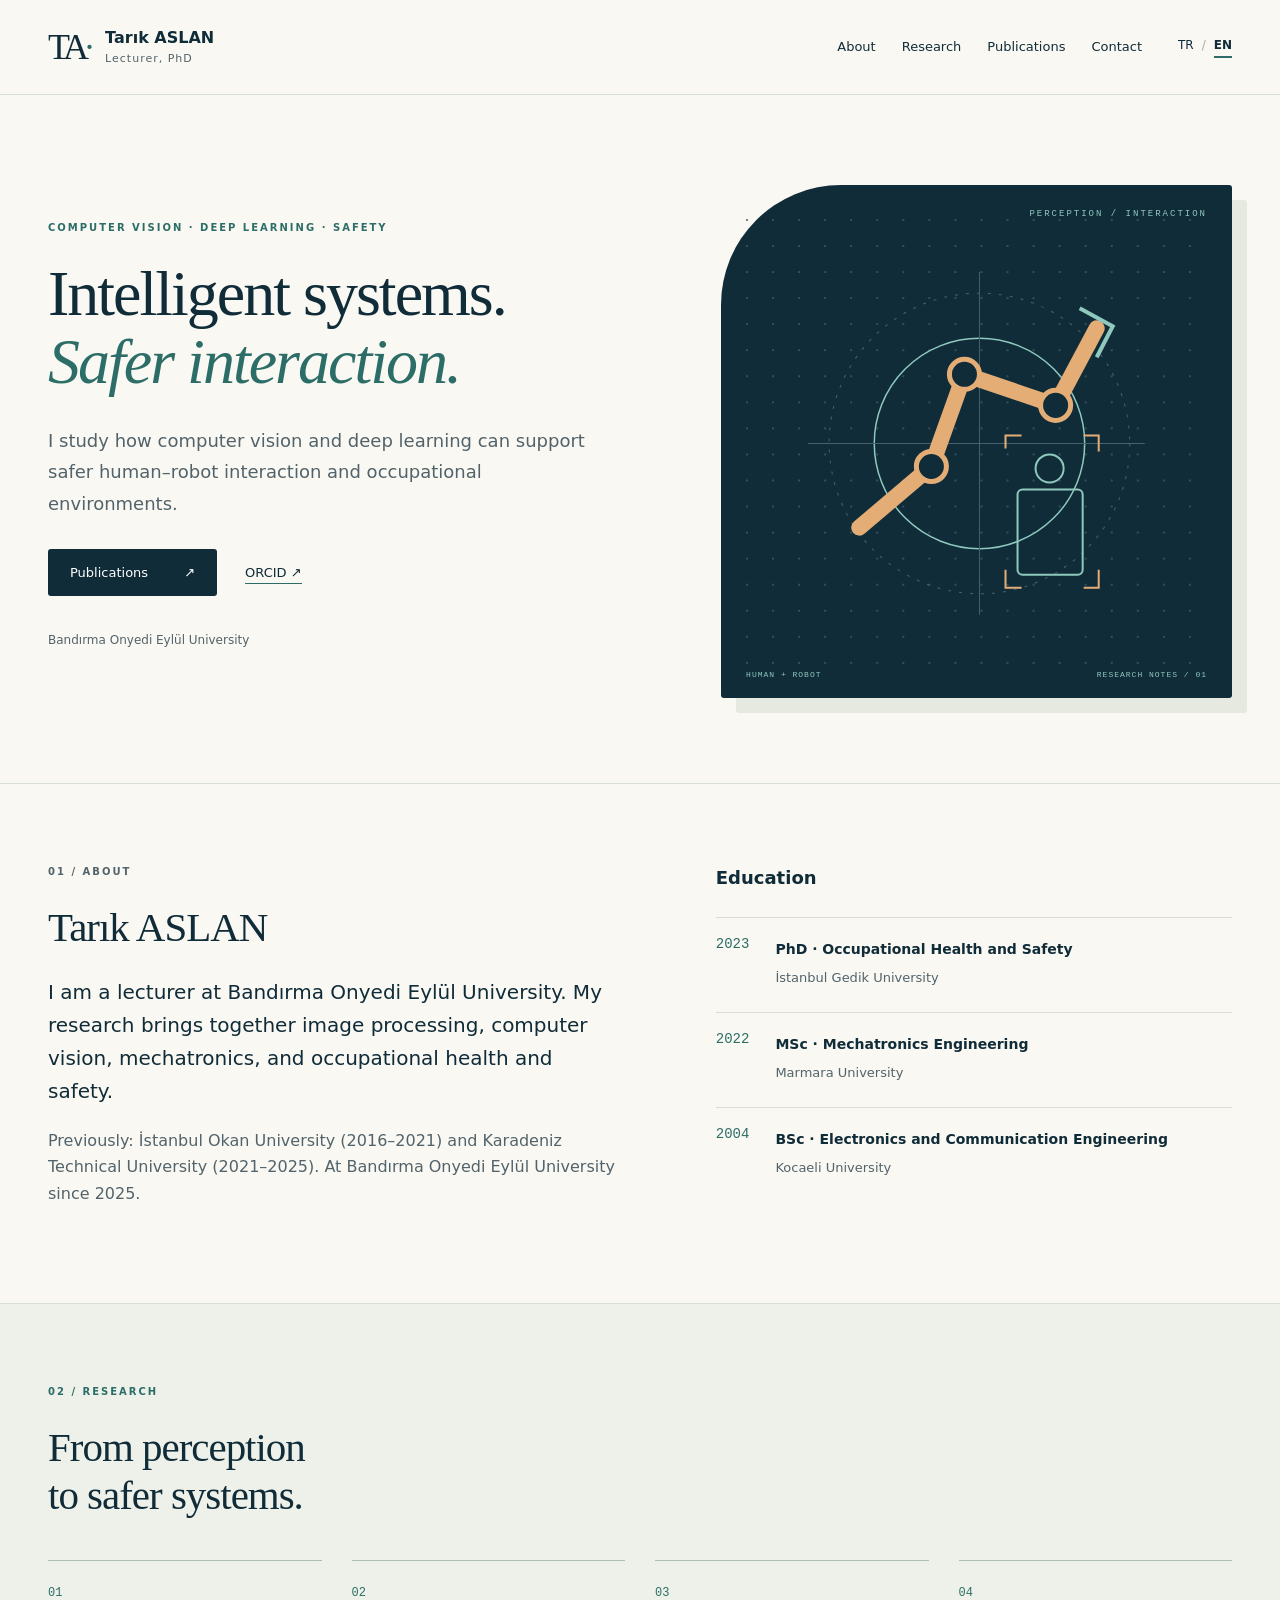
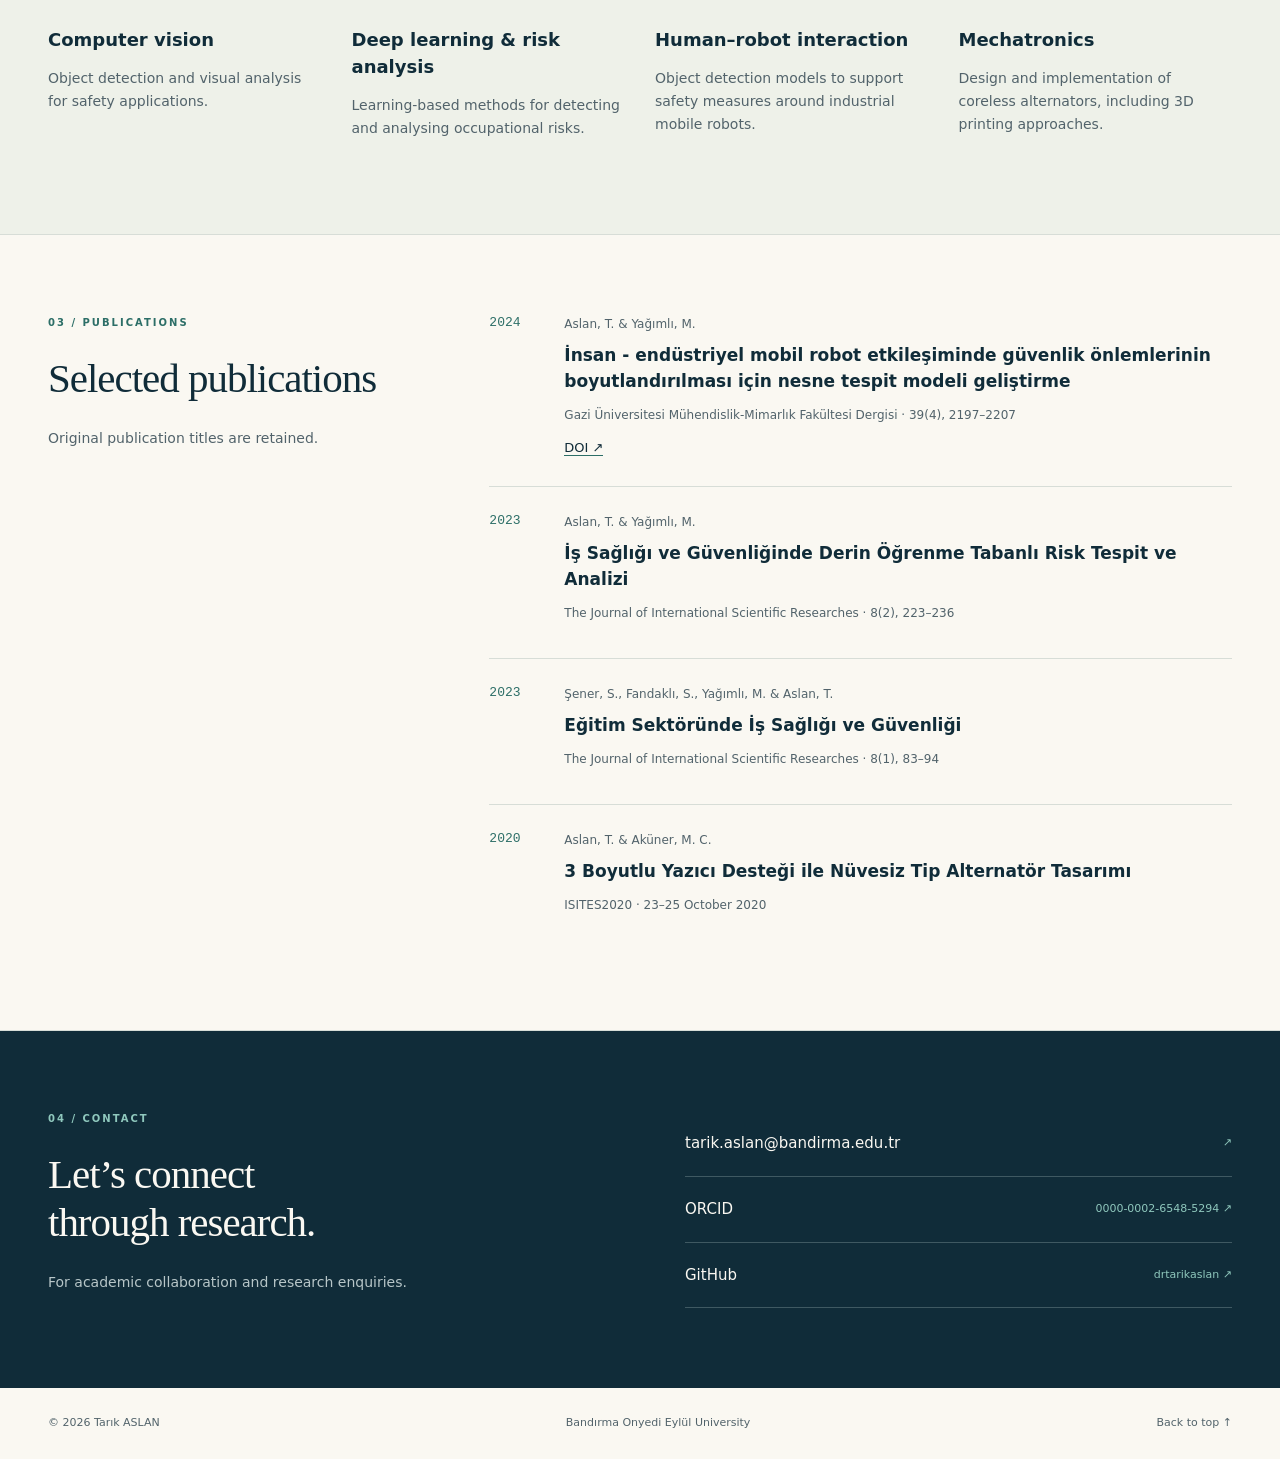
==== en/index.html @ 46145d6d "Publish bilingual academic website for Tarık Aslan" ====
<!doctype html><html lang="en"><head><meta charset="utf-8"><meta name="viewport" content="width=device-width, initial-scale=1"><title>Tarık ASLAN | Computer Vision & Safe Robotics</title><meta name="description" content="I am a lecturer at Bandırma Onyedi Eylül University. My research brings together image processing, computer vision, mechatronics, and occupational health and safety."><meta name="theme-color" content="#102c39"><link rel="canonical" href="https://tarikaslan.com/en/"><link rel="alternate" hreflang="tr" href="https://tarikaslan.com/"><link rel="alternate" hreflang="en" href="https://tarikaslan.com/en/"><link rel="alternate" hreflang="x-default" href="https://tarikaslan.com/"><meta property="og:title" content="Tarık ASLAN · Academic Portfolio"><meta property="og:description" content="I study how computer vision and deep learning can support safer human–robot interaction and occupational environments."><meta property="og:type" content="website"><meta property="og:url" content="https://tarikaslan.com/en/"><link rel="icon" href="../favicon.svg" type="image/svg+xml"><link rel="stylesheet" href="../style.css"></head><body>
<a class="skip" href="#main">Skip to content</a><header class="site-header"><a href="../" class="brand"><span class="brand-mark">TA<span>·</span></span><span>Tarık ASLAN<small>Lecturer, PhD</small></span></a><nav aria-label="Main navigation"><a href="#about">About</a><a href="#research">Research</a><a href="#publications">Publications</a><a href="#contact">Contact</a></nav><div class="language" aria-label="Language"><a href="../" hreflang="tr" >TR</a><span>/</span><a href="../en/" hreflang="en" aria-current="page">EN</a></div></header>
<main id="main"><section class="hero"><div class="hero-copy"><p class="eyebrow">COMPUTER VISION · DEEP LEARNING · SAFETY</p><h1>Intelligent systems.<br><em>Safer interaction.</em></h1><p class="lead">I study how computer vision and deep learning can support safer human–robot interaction and occupational environments.</p><div class="hero-actions"><a class="button" href="#publications">Publications <span>↗</span></a><a class="text-link" href="https://orcid.org/0000-0002-6548-5294">ORCID ↗</a></div><p class="affiliation">Bandırma Onyedi Eylül University</p></div><div class="hero-visual" aria-hidden="true"><div class="visual-label">PERCEPTION / INTERACTION</div><svg viewBox="0 0 460 450" fill="none"><defs><pattern id="grid" width="26" height="26" patternUnits="userSpaceOnUse"><circle cx="1" cy="1" r="1" fill="#3d5b65"/></pattern></defs><rect width="460" height="450" fill="url(#grid)"/><circle cx="233" cy="224" r="150" stroke="#48616a" stroke-dasharray="3 8"/><circle cx="233" cy="224" r="105" stroke="#8fc8bd" stroke-width="1.5"/><path d="M62 224H398M233 53V395" stroke="#48616a"/><path d="M113 308L185 247L218 155L309 186L350 109" stroke="#e4ad76" stroke-width="16" stroke-linecap="round" stroke-linejoin="round"/><circle cx="185" cy="247" r="15" fill="#102c39" stroke="#e4ad76" stroke-width="5"/><circle cx="218" cy="155" r="15" fill="#102c39" stroke="#e4ad76" stroke-width="5"/><circle cx="309" cy="186" r="15" fill="#102c39" stroke="#e4ad76" stroke-width="5"/><path d="M333 89L366 107L350 138" stroke="#8fc8bd" stroke-width="4"/><rect x="271" y="270" width="65" height="85" rx="5" stroke="#8fc8bd" stroke-width="2"/><circle cx="303" cy="249" r="14" stroke="#8fc8bd" stroke-width="2"/><path d="M259 229V216H275M337 216H352V232M259 350V368H275M337 368H352V350" stroke="#e4ad76" stroke-width="2"/></svg><div class="visual-bottom"><span>HUMAN + ROBOT</span><span>RESEARCH NOTES / 01</span></div></div></section>
<section id="about" class="section about"><div><p class="eyebrow">01 / ABOUT</p><h2>Tarık ASLAN</h2><p class="about-intro">I am a lecturer at Bandırma Onyedi Eylül University. My research brings together image processing, computer vision, mechatronics, and occupational health and safety.</p><p>Previously: İstanbul Okan University (2016–2021) and Karadeniz Technical University (2021–2025). At Bandırma Onyedi Eylül University since 2025.</p></div><div class="education"><h3>Education</h3><ul><li><span>2023</span><div><strong>PhD · Occupational Health and Safety</strong><p>İstanbul Gedik University</p></div></li><li><span>2022</span><div><strong>MSc · Mechatronics Engineering</strong><p>Marmara University</p></div></li><li><span>2004</span><div><strong>BSc · Electronics and Communication Engineering</strong><p>Kocaeli University</p></div></li></ul></div></section>
<section id="research" class="section research"><div class="section-heading"><p class="eyebrow">02 / RESEARCH</p><h2>From perception<br>to safer systems.</h2></div><div class="research-grid"><article class="research-card"><span class="number">01</span><h3>Computer vision</h3><p>Object detection and visual analysis for safety applications.</p></article><article class="research-card"><span class="number">02</span><h3>Deep learning & risk analysis</h3><p>Learning-based methods for detecting and analysing occupational risks.</p></article><article class="research-card"><span class="number">03</span><h3>Human–robot interaction</h3><p>Object detection models to support safety measures around industrial mobile robots.</p></article><article class="research-card"><span class="number">04</span><h3>Mechatronics</h3><p>Design and implementation of coreless alternators, including 3D printing approaches.</p></article></div></section>
<section id="publications" class="section publications"><div class="section-heading"><p class="eyebrow">03 / PUBLICATIONS</p><h2>Selected publications</h2><p>Original publication titles are retained.</p></div><div><article class="publication"><span class="year">2024</span><div><p class="authors">Aslan, T. &amp; Yağımlı, M.</p><h3>İnsan - endüstriyel mobil robot etkileşiminde güvenlik önlemlerinin boyutlandırılması için nesne tespit modeli geliştirme</h3><p class="journal">Gazi Üniversitesi Mühendislik-Mimarlık Fakültesi Dergisi · 39(4), 2197–2207</p><a class="text-link" href="https://doi.org/10.17341/gazimmfd.1306981">DOI ↗</a></div></article><article class="publication"><span class="year">2023</span><div><p class="authors">Aslan, T. &amp; Yağımlı, M.</p><h3>İş Sağlığı ve Güvenliğinde Derin Öğrenme Tabanlı Risk Tespit ve Analizi</h3><p class="journal">The Journal of International Scientific Researches · 8(2), 223–236</p></div></article><article class="publication"><span class="year">2023</span><div><p class="authors">Şener, S., Fandaklı, S., Yağımlı, M. &amp; Aslan, T.</p><h3>Eğitim Sektöründe İş Sağlığı ve Güvenliği</h3><p class="journal">The Journal of International Scientific Researches · 8(1), 83–94</p></div></article><article class="publication"><span class="year">2020</span><div><p class="authors">Aslan, T. &amp; Aküner, M. C.</p><h3>3 Boyutlu Yazıcı Desteği ile Nüvesiz Tip Alternatör Tasarımı</h3><p class="journal">ISITES2020 · 23–25 October 2020</p></div></article></div></section>
<section id="contact" class="section contact"><div><p class="eyebrow">04 / CONTACT</p><h2>Let’s connect<br>through research.</h2><p>For academic collaboration and research enquiries.</p></div><div class="contact-links"><a href="mailto:tarik.aslan@bandirma.edu.tr">tarik.aslan@bandirma.edu.tr <span>↗</span></a><a href="https://orcid.org/0000-0002-6548-5294">ORCID <span>0000-0002-6548-5294 ↗</span></a><a href="https://github.com/drtarikaslan">GitHub <span>drtarikaslan ↗</span></a></div></section></main><footer><span>© 2026 Tarık ASLAN</span><span>Bandırma Onyedi Eylül University</span><a href="#main">Back to top ↑</a></footer></body></html>
---- style.css ----
:root{--ink:#102c39;--paper:#faf8f2;--muted:#52636b;--line:#d7ddd7;--teal:#2c6e67;--mint:#8fc8bd}*{box-sizing:border-box}html{scroll-behavior:smooth;scroll-padding-top:100px}body{margin:0;background:var(--paper);color:var(--ink);font:16px/1.65 system-ui,-apple-system,BlinkMacSystemFont,"Segoe UI",sans-serif}a{color:inherit;text-decoration:none}a:hover{text-decoration:underline;text-underline-offset:5px}a:focus-visible{outline:3px solid var(--teal);outline-offset:5px}.skip{position:absolute;left:15px;top:-100px;background:white;padding:12px;z-index:10}.skip:focus{top:10px}.site-header{max-width:1320px;margin:auto;padding:26px 48px;display:flex;align-items:center;gap:36px;border-bottom:1px solid var(--line)}.brand{display:flex;align-items:center;gap:15px;line-height:1.25;font-weight:650;white-space:nowrap}.brand-mark{font:36px Georgia,serif;letter-spacing:-4px}.brand-mark span{color:var(--teal)}.brand small{display:block;margin-top:4px;font-size:11px;font-weight:500;color:var(--muted);letter-spacing:1px}nav{display:flex;gap:26px;margin-left:auto;font-size:13px}.language{display:flex;gap:8px;font-size:12px;white-space:nowrap}.language [aria-current]{font-weight:800;border-bottom:2px solid var(--teal)}.language span{color:#aaa}.hero{max-width:1320px;margin:auto;display:grid;grid-template-columns:1.2fr 1fr;gap:60px;padding:90px 48px 85px;align-items:center}.eyebrow{font-size:10px;font-weight:700;letter-spacing:2px;line-height:1.6;color:var(--teal);margin:0 0 24px}h1{font:clamp(42px,5vw,68px)/1.07 Georgia,"Times New Roman",serif;letter-spacing:-2px;margin:0 0 28px;font-weight:400}h1 em{color:var(--teal);font-weight:400}.lead{max-width:560px;font-size:18px;color:var(--muted);line-height:1.75}.hero-actions{display:flex;gap:28px;align-items:center;margin:30px 0}.button{display:inline-flex;gap:36px;background:var(--ink);color:#fff;padding:13px 22px;font-size:13px;border-radius:3px}.text-link{font-size:13px;border-bottom:1px solid var(--teal)}.affiliation{font-size:12px;color:var(--muted);margin-top:35px}.hero-visual{background:var(--ink);color:var(--mint);padding:24px 25px 19px;border-radius:120px 3px 3px 3px;box-shadow:15px 15px 0 #e5e9e0;min-width:0}.hero-visual svg{display:block;width:100%;height:auto}.visual-label{font:9px monospace;letter-spacing:2px;text-align:right}.visual-bottom{display:flex;justify-content:space-between;gap:10px;font:8px monospace;letter-spacing:1px}.section{max-width:1320px;margin:auto;padding:80px 48px;border-top:1px solid var(--line)}h2{font:clamp(32px,3.2vw,46px)/1.17 Georgia,serif;letter-spacing:-1px;margin:0 0 24px;font-weight:400}h3{font-size:18px;line-height:1.5;font-weight:600}.about{display:grid;grid-template-columns:1.1fr 1fr;gap:100px}.about p{color:var(--muted)}.about .about-intro{font-size:20px;color:var(--ink)}.education h3{margin:0 0 26px}.education ul{list-style:none;padding:0;margin:0}.education li{display:flex;gap:26px;padding:18px 0;border-top:1px solid var(--line)}.education li>span{font:14px monospace;color:var(--teal)}.education strong{font-size:14px;font-weight:600}.education p{font-size:13px;margin:5px 0}.research{background:#eef1e9}.research-grid{display:grid;grid-template-columns:repeat(4,1fr);gap:30px;margin-top:40px}.number{font:12px monospace;color:var(--teal)}.research-card{border-top:1px solid #aebeb2;padding-top:17px}.research-card h3{margin:22px 0 12px}.research-card p{font-size:14px;color:var(--muted)}.publications{display:grid;grid-template-columns:1fr 2fr;gap:70px}.section-heading>p:not(.eyebrow){font-size:14px;color:var(--muted)}.publication{display:grid;grid-template-columns:50px 1fr;gap:25px;padding:26px 0;border-top:1px solid var(--line)}.publication:first-child{padding-top:0;border:0}.year{font:13px monospace;color:var(--teal)}.authors{margin:0;color:var(--muted);font-size:12px}.publication h3{font-size:17px;font-weight:550;margin:8px 0 12px}.journal{font-size:12px;color:var(--muted);margin:0 0 8px}.contact{background:var(--ink);color:var(--paper);display:grid;grid-template-columns:1fr 1fr;gap:90px}.contact .eyebrow{color:var(--mint)}.contact p:not(.eyebrow){color:#b7c6c8;font-size:14px}.contact-links{align-self:center}.contact-links>a{display:flex;justify-content:space-between;gap:20px;align-items:center;border-bottom:1px solid #3f5962;padding:20px 0;font-size:15px;overflow-wrap:anywhere}.contact-links>a span{font-size:11px;color:var(--mint)}footer{max-width:1320px;margin:auto;display:flex;justify-content:space-between;gap:20px;padding:26px 48px;font-size:11px;color:var(--muted)}@media(max-width:1000px){.site-header{padding:24px;gap:20px}nav{gap:16px}.hero{padding:65px 24px;gap:35px}.section{padding:60px 24px}.about{gap:40px}.research-grid{grid-template-columns:repeat(2,1fr)}.publications{gap:35px}.contact{gap:40px}footer{padding:25px 24px}}@media(max-width:700px){.site-header{flex-wrap:wrap;padding:20px}.brand{font-size:14px}.language{margin-left:auto}nav{order:3;flex-basis:100%;justify-content:space-between;margin:0;font-size:12px;gap:10px}.hero{grid-template-columns:1fr;padding:48px 20px 55px;gap:40px}h1{font-size:47px;letter-spacing:-1.5px}.lead{font-size:16px}.hero-visual{max-width:420px;width:100%;justify-self:center;padding:20px}.section{padding:50px 20px}.about,.publications,.contact{grid-template-columns:1fr;gap:30px}.about .about-intro{font-size:18px}.research-grid{gap:25px 20px}.research-card h3{font-size:16px}.research-card p{font-size:13px}.publication{grid-template-columns:42px 1fr;gap:12px}.publication h3{font-size:16px}.contact-links>a{font-size:14px;flex-wrap:wrap}footer{padding:24px 20px;flex-wrap:wrap}footer span:nth-child(2){order:3;flex-basis:100%}.eyebrow{font-size:9px}h2{font-size:36px}}@media(prefers-reduced-motion:reduce){html{scroll-behavior:auto}}
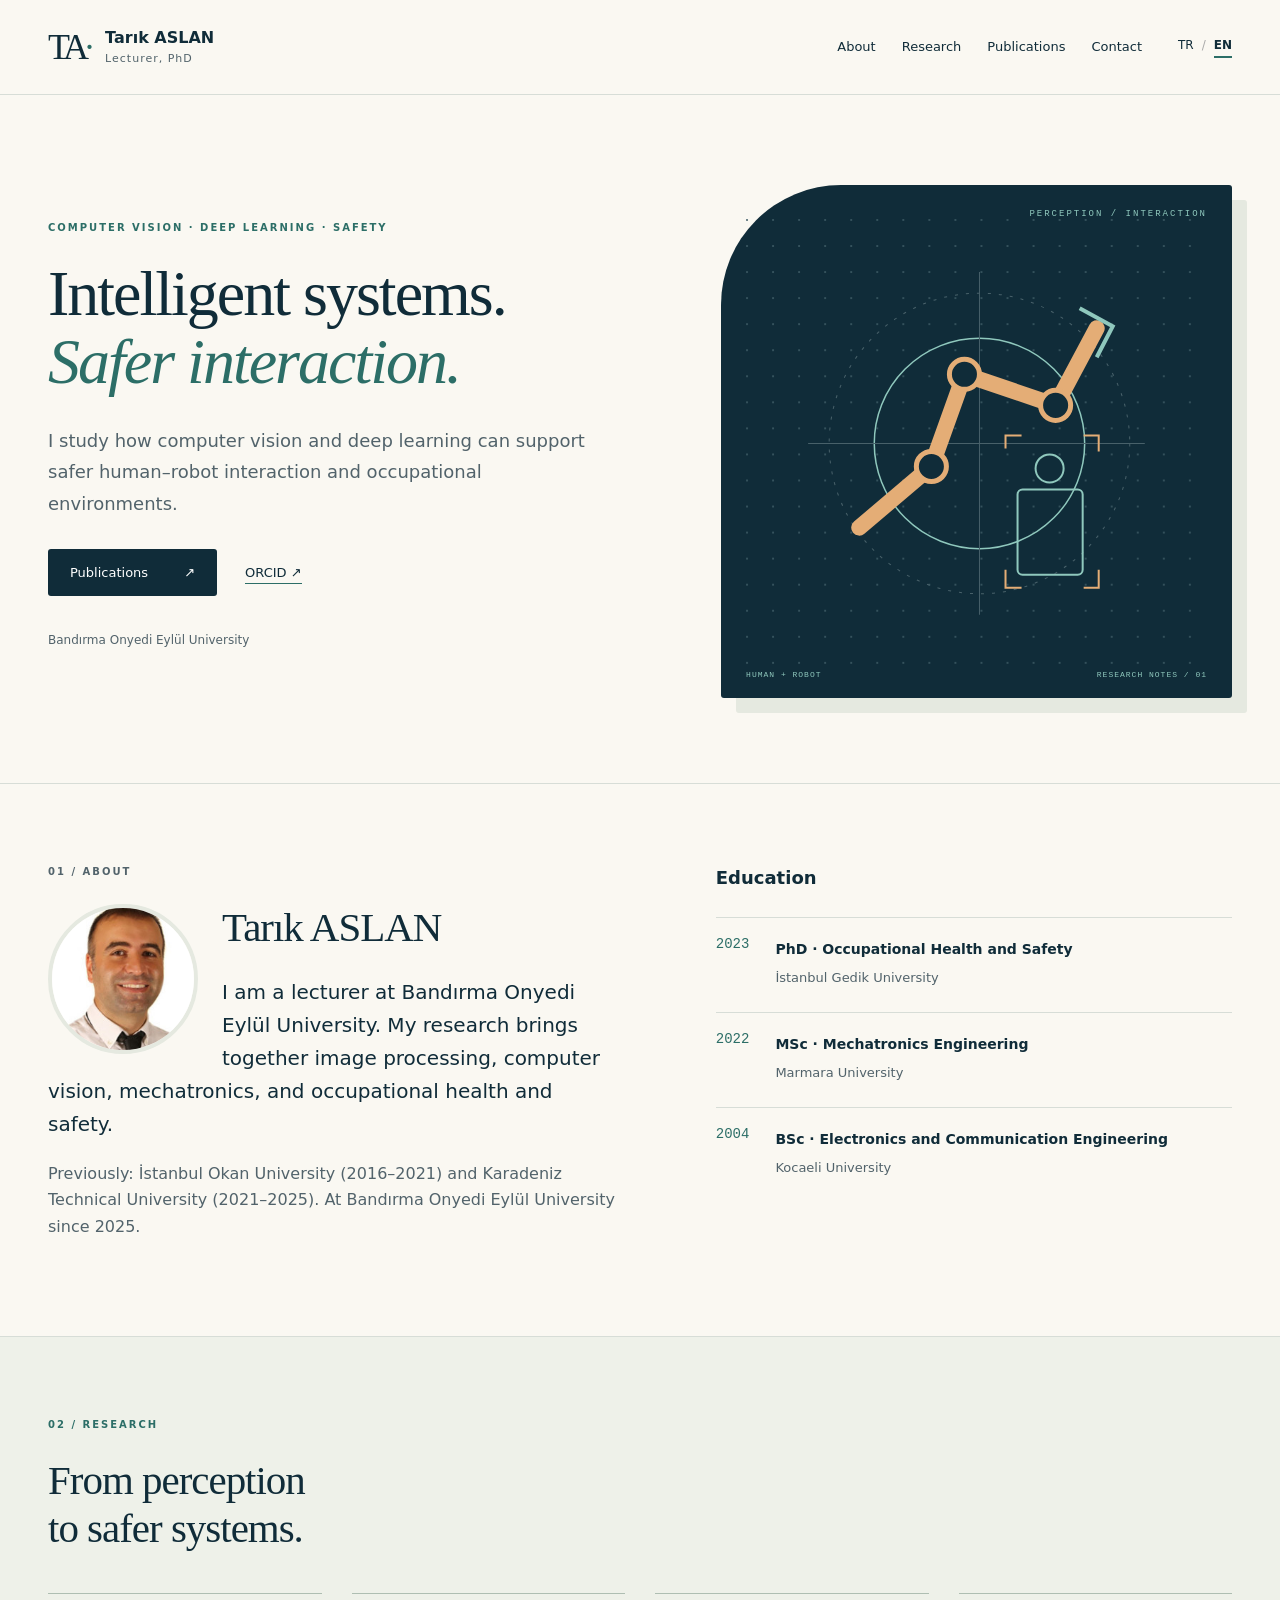
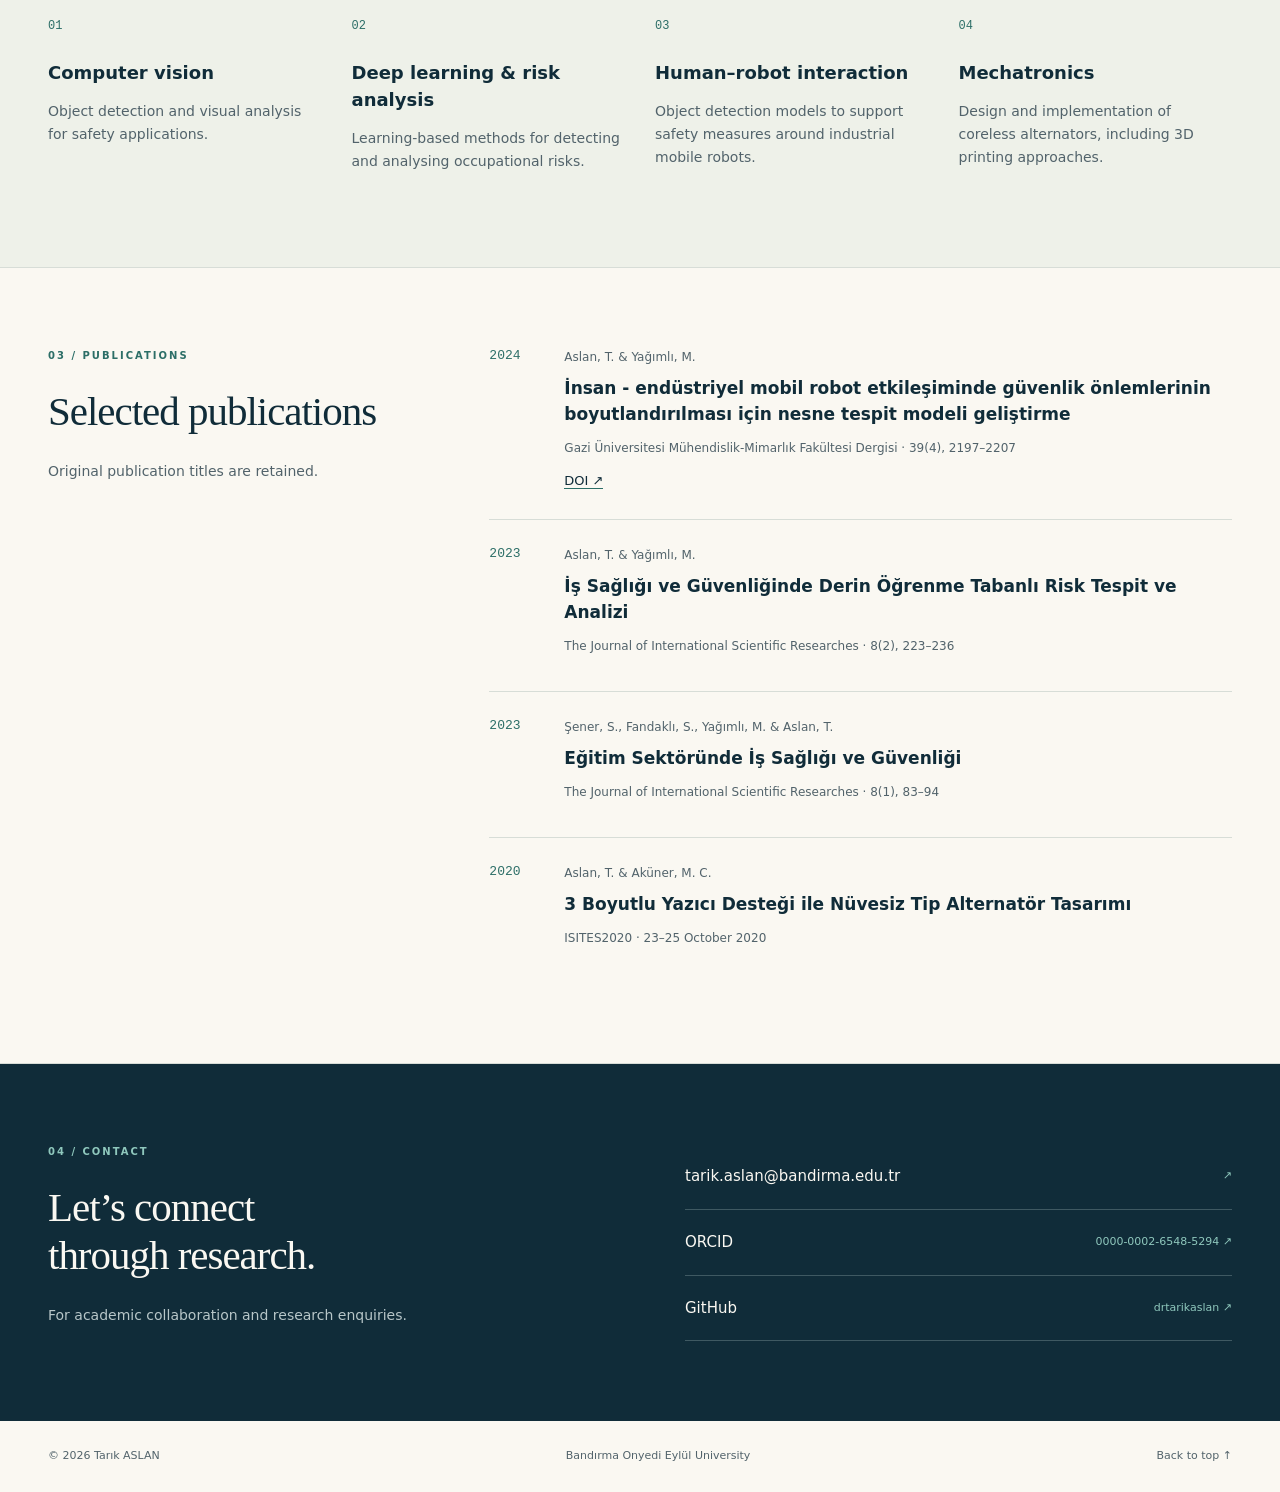
==== commit 71cf6438: "Add academic portrait to biography" ====
--- a/en/index.html
+++ b/en/index.html
@@ -1,7 +1,7 @@
 <!doctype html><html lang="en"><head><meta charset="utf-8"><meta name="viewport" content="width=device-width, initial-scale=1"><title>Tarık ASLAN | Computer Vision & Safe Robotics</title><meta name="description" content="I am a lecturer at Bandırma Onyedi Eylül University. My research brings together image processing, computer vision, mechatronics, and occupational health and safety."><meta name="theme-color" content="#102c39"><link rel="canonical" href="https://tarikaslan.com/en/"><link rel="alternate" hreflang="tr" href="https://tarikaslan.com/"><link rel="alternate" hreflang="en" href="https://tarikaslan.com/en/"><link rel="alternate" hreflang="x-default" href="https://tarikaslan.com/"><meta property="og:title" content="Tarık ASLAN · Academic Portfolio"><meta property="og:description" content="I study how computer vision and deep learning can support safer human–robot interaction and occupational environments."><meta property="og:type" content="website"><meta property="og:url" content="https://tarikaslan.com/en/"><link rel="icon" href="../favicon.svg" type="image/svg+xml"><link rel="stylesheet" href="../style.css"></head><body>
 <a class="skip" href="#main">Skip to content</a><header class="site-header"><a href="../" class="brand"><span class="brand-mark">TA<span>·</span></span><span>Tarık ASLAN<small>Lecturer, PhD</small></span></a><nav aria-label="Main navigation"><a href="#about">About</a><a href="#research">Research</a><a href="#publications">Publications</a><a href="#contact">Contact</a></nav><div class="language" aria-label="Language"><a href="../" hreflang="tr" >TR</a><span>/</span><a href="../en/" hreflang="en" aria-current="page">EN</a></div></header>
 <main id="main"><section class="hero"><div class="hero-copy"><p class="eyebrow">COMPUTER VISION · DEEP LEARNING · SAFETY</p><h1>Intelligent systems.<br><em>Safer interaction.</em></h1><p class="lead">I study how computer vision and deep learning can support safer human–robot interaction and occupational environments.</p><div class="hero-actions"><a class="button" href="#publications">Publications <span>↗</span></a><a class="text-link" href="https://orcid.org/0000-0002-6548-5294">ORCID ↗</a></div><p class="affiliation">Bandırma Onyedi Eylül University</p></div><div class="hero-visual" aria-hidden="true"><div class="visual-label">PERCEPTION / INTERACTION</div><svg viewBox="0 0 460 450" fill="none"><defs><pattern id="grid" width="26" height="26" patternUnits="userSpaceOnUse"><circle cx="1" cy="1" r="1" fill="#3d5b65"/></pattern></defs><rect width="460" height="450" fill="url(#grid)"/><circle cx="233" cy="224" r="150" stroke="#48616a" stroke-dasharray="3 8"/><circle cx="233" cy="224" r="105" stroke="#8fc8bd" stroke-width="1.5"/><path d="M62 224H398M233 53V395" stroke="#48616a"/><path d="M113 308L185 247L218 155L309 186L350 109" stroke="#e4ad76" stroke-width="16" stroke-linecap="round" stroke-linejoin="round"/><circle cx="185" cy="247" r="15" fill="#102c39" stroke="#e4ad76" stroke-width="5"/><circle cx="218" cy="155" r="15" fill="#102c39" stroke="#e4ad76" stroke-width="5"/><circle cx="309" cy="186" r="15" fill="#102c39" stroke="#e4ad76" stroke-width="5"/><path d="M333 89L366 107L350 138" stroke="#8fc8bd" stroke-width="4"/><rect x="271" y="270" width="65" height="85" rx="5" stroke="#8fc8bd" stroke-width="2"/><circle cx="303" cy="249" r="14" stroke="#8fc8bd" stroke-width="2"/><path d="M259 229V216H275M337 216H352V232M259 350V368H275M337 368H352V350" stroke="#e4ad76" stroke-width="2"/></svg><div class="visual-bottom"><span>HUMAN + ROBOT</span><span>RESEARCH NOTES / 01</span></div></div></section>
-<section id="about" class="section about"><div><p class="eyebrow">01 / ABOUT</p><h2>Tarık ASLAN</h2><p class="about-intro">I am a lecturer at Bandırma Onyedi Eylül University. My research brings together image processing, computer vision, mechatronics, and occupational health and safety.</p><p>Previously: İstanbul Okan University (2016–2021) and Karadeniz Technical University (2021–2025). At Bandırma Onyedi Eylül University since 2025.</p></div><div class="education"><h3>Education</h3><ul><li><span>2023</span><div><strong>PhD · Occupational Health and Safety</strong><p>İstanbul Gedik University</p></div></li><li><span>2022</span><div><strong>MSc · Mechatronics Engineering</strong><p>Marmara University</p></div></li><li><span>2004</span><div><strong>BSc · Electronics and Communication Engineering</strong><p>Kocaeli University</p></div></li></ul></div></section>
+<section id="about" class="section about"><div><p class="eyebrow">01 / ABOUT</p><img class="portrait" src="../portrait.jpg" alt="Lecturer Dr. Tarık Aslan" width="200" height="200" loading="lazy"><h2>Tarık ASLAN</h2><p class="about-intro">I am a lecturer at Bandırma Onyedi Eylül University. My research brings together image processing, computer vision, mechatronics, and occupational health and safety.</p><p>Previously: İstanbul Okan University (2016–2021) and Karadeniz Technical University (2021–2025). At Bandırma Onyedi Eylül University since 2025.</p></div><div class="education"><h3>Education</h3><ul><li><span>2023</span><div><strong>PhD · Occupational Health and Safety</strong><p>İstanbul Gedik University</p></div></li><li><span>2022</span><div><strong>MSc · Mechatronics Engineering</strong><p>Marmara University</p></div></li><li><span>2004</span><div><strong>BSc · Electronics and Communication Engineering</strong><p>Kocaeli University</p></div></li></ul></div></section>
 <section id="research" class="section research"><div class="section-heading"><p class="eyebrow">02 / RESEARCH</p><h2>From perception<br>to safer systems.</h2></div><div class="research-grid"><article class="research-card"><span class="number">01</span><h3>Computer vision</h3><p>Object detection and visual analysis for safety applications.</p></article><article class="research-card"><span class="number">02</span><h3>Deep learning & risk analysis</h3><p>Learning-based methods for detecting and analysing occupational risks.</p></article><article class="research-card"><span class="number">03</span><h3>Human–robot interaction</h3><p>Object detection models to support safety measures around industrial mobile robots.</p></article><article class="research-card"><span class="number">04</span><h3>Mechatronics</h3><p>Design and implementation of coreless alternators, including 3D printing approaches.</p></article></div></section>
 <section id="publications" class="section publications"><div class="section-heading"><p class="eyebrow">03 / PUBLICATIONS</p><h2>Selected publications</h2><p>Original publication titles are retained.</p></div><div><article class="publication"><span class="year">2024</span><div><p class="authors">Aslan, T. &amp; Yağımlı, M.</p><h3>İnsan - endüstriyel mobil robot etkileşiminde güvenlik önlemlerinin boyutlandırılması için nesne tespit modeli geliştirme</h3><p class="journal">Gazi Üniversitesi Mühendislik-Mimarlık Fakültesi Dergisi · 39(4), 2197–2207</p><a class="text-link" href="https://doi.org/10.17341/gazimmfd.1306981">DOI ↗</a></div></article><article class="publication"><span class="year">2023</span><div><p class="authors">Aslan, T. &amp; Yağımlı, M.</p><h3>İş Sağlığı ve Güvenliğinde Derin Öğrenme Tabanlı Risk Tespit ve Analizi</h3><p class="journal">The Journal of International Scientific Researches · 8(2), 223–236</p></div></article><article class="publication"><span class="year">2023</span><div><p class="authors">Şener, S., Fandaklı, S., Yağımlı, M. &amp; Aslan, T.</p><h3>Eğitim Sektöründe İş Sağlığı ve Güvenliği</h3><p class="journal">The Journal of International Scientific Researches · 8(1), 83–94</p></div></article><article class="publication"><span class="year">2020</span><div><p class="authors">Aslan, T. &amp; Aküner, M. C.</p><h3>3 Boyutlu Yazıcı Desteği ile Nüvesiz Tip Alternatör Tasarımı</h3><p class="journal">ISITES2020 · 23–25 October 2020</p></div></article></div></section>
 <section id="contact" class="section contact"><div><p class="eyebrow">04 / CONTACT</p><h2>Let’s connect<br>through research.</h2><p>For academic collaboration and research enquiries.</p></div><div class="contact-links"><a href="mailto:tarik.aslan@bandirma.edu.tr">tarik.aslan@bandirma.edu.tr <span>↗</span></a><a href="https://orcid.org/0000-0002-6548-5294">ORCID <span>0000-0002-6548-5294 ↗</span></a><a href="https://github.com/drtarikaslan">GitHub <span>drtarikaslan ↗</span></a></div></section></main><footer><span>© 2026 Tarık ASLAN</span><span>Bandırma Onyedi Eylül University</span><a href="#main">Back to top ↑</a></footer></body></html>
--- a/style.css
+++ b/style.css
@@ -1 +1,3 @@
 :root{--ink:#102c39;--paper:#faf8f2;--muted:#52636b;--line:#d7ddd7;--teal:#2c6e67;--mint:#8fc8bd}*{box-sizing:border-box}html{scroll-behavior:smooth;scroll-padding-top:100px}body{margin:0;background:var(--paper);color:var(--ink);font:16px/1.65 system-ui,-apple-system,BlinkMacSystemFont,"Segoe UI",sans-serif}a{color:inherit;text-decoration:none}a:hover{text-decoration:underline;text-underline-offset:5px}a:focus-visible{outline:3px solid var(--teal);outline-offset:5px}.skip{position:absolute;left:15px;top:-100px;background:white;padding:12px;z-index:10}.skip:focus{top:10px}.site-header{max-width:1320px;margin:auto;padding:26px 48px;display:flex;align-items:center;gap:36px;border-bottom:1px solid var(--line)}.brand{display:flex;align-items:center;gap:15px;line-height:1.25;font-weight:650;white-space:nowrap}.brand-mark{font:36px Georgia,serif;letter-spacing:-4px}.brand-mark span{color:var(--teal)}.brand small{display:block;margin-top:4px;font-size:11px;font-weight:500;color:var(--muted);letter-spacing:1px}nav{display:flex;gap:26px;margin-left:auto;font-size:13px}.language{display:flex;gap:8px;font-size:12px;white-space:nowrap}.language [aria-current]{font-weight:800;border-bottom:2px solid var(--teal)}.language span{color:#aaa}.hero{max-width:1320px;margin:auto;display:grid;grid-template-columns:1.2fr 1fr;gap:60px;padding:90px 48px 85px;align-items:center}.eyebrow{font-size:10px;font-weight:700;letter-spacing:2px;line-height:1.6;color:var(--teal);margin:0 0 24px}h1{font:clamp(42px,5vw,68px)/1.07 Georgia,"Times New Roman",serif;letter-spacing:-2px;margin:0 0 28px;font-weight:400}h1 em{color:var(--teal);font-weight:400}.lead{max-width:560px;font-size:18px;color:var(--muted);line-height:1.75}.hero-actions{display:flex;gap:28px;align-items:center;margin:30px 0}.button{display:inline-flex;gap:36px;background:var(--ink);color:#fff;padding:13px 22px;font-size:13px;border-radius:3px}.text-link{font-size:13px;border-bottom:1px solid var(--teal)}.affiliation{font-size:12px;color:var(--muted);margin-top:35px}.hero-visual{background:var(--ink);color:var(--mint);padding:24px 25px 19px;border-radius:120px 3px 3px 3px;box-shadow:15px 15px 0 #e5e9e0;min-width:0}.hero-visual svg{display:block;width:100%;height:auto}.visual-label{font:9px monospace;letter-spacing:2px;text-align:right}.visual-bottom{display:flex;justify-content:space-between;gap:10px;font:8px monospace;letter-spacing:1px}.section{max-width:1320px;margin:auto;padding:80px 48px;border-top:1px solid var(--line)}h2{font:clamp(32px,3.2vw,46px)/1.17 Georgia,serif;letter-spacing:-1px;margin:0 0 24px;font-weight:400}h3{font-size:18px;line-height:1.5;font-weight:600}.about{display:grid;grid-template-columns:1.1fr 1fr;gap:100px}.about p{color:var(--muted)}.about .about-intro{font-size:20px;color:var(--ink)}.education h3{margin:0 0 26px}.education ul{list-style:none;padding:0;margin:0}.education li{display:flex;gap:26px;padding:18px 0;border-top:1px solid var(--line)}.education li>span{font:14px monospace;color:var(--teal)}.education strong{font-size:14px;font-weight:600}.education p{font-size:13px;margin:5px 0}.research{background:#eef1e9}.research-grid{display:grid;grid-template-columns:repeat(4,1fr);gap:30px;margin-top:40px}.number{font:12px monospace;color:var(--teal)}.research-card{border-top:1px solid #aebeb2;padding-top:17px}.research-card h3{margin:22px 0 12px}.research-card p{font-size:14px;color:var(--muted)}.publications{display:grid;grid-template-columns:1fr 2fr;gap:70px}.section-heading>p:not(.eyebrow){font-size:14px;color:var(--muted)}.publication{display:grid;grid-template-columns:50px 1fr;gap:25px;padding:26px 0;border-top:1px solid var(--line)}.publication:first-child{padding-top:0;border:0}.year{font:13px monospace;color:var(--teal)}.authors{margin:0;color:var(--muted);font-size:12px}.publication h3{font-size:17px;font-weight:550;margin:8px 0 12px}.journal{font-size:12px;color:var(--muted);margin:0 0 8px}.contact{background:var(--ink);color:var(--paper);display:grid;grid-template-columns:1fr 1fr;gap:90px}.contact .eyebrow{color:var(--mint)}.contact p:not(.eyebrow){color:#b7c6c8;font-size:14px}.contact-links{align-self:center}.contact-links>a{display:flex;justify-content:space-between;gap:20px;align-items:center;border-bottom:1px solid #3f5962;padding:20px 0;font-size:15px;overflow-wrap:anywhere}.contact-links>a span{font-size:11px;color:var(--mint)}footer{max-width:1320px;margin:auto;display:flex;justify-content:space-between;gap:20px;padding:26px 48px;font-size:11px;color:var(--muted)}@media(max-width:1000px){.site-header{padding:24px;gap:20px}nav{gap:16px}.hero{padding:65px 24px;gap:35px}.section{padding:60px 24px}.about{gap:40px}.research-grid{grid-template-columns:repeat(2,1fr)}.publications{gap:35px}.contact{gap:40px}footer{padding:25px 24px}}@media(max-width:700px){.site-header{flex-wrap:wrap;padding:20px}.brand{font-size:14px}.language{margin-left:auto}nav{order:3;flex-basis:100%;justify-content:space-between;margin:0;font-size:12px;gap:10px}.hero{grid-template-columns:1fr;padding:48px 20px 55px;gap:40px}h1{font-size:47px;letter-spacing:-1.5px}.lead{font-size:16px}.hero-visual{max-width:420px;width:100%;justify-self:center;padding:20px}.section{padding:50px 20px}.about,.publications,.contact{grid-template-columns:1fr;gap:30px}.about .about-intro{font-size:18px}.research-grid{gap:25px 20px}.research-card h3{font-size:16px}.research-card p{font-size:13px}.publication{grid-template-columns:42px 1fr;gap:12px}.publication h3{font-size:16px}.contact-links>a{font-size:14px;flex-wrap:wrap}footer{padding:24px 20px;flex-wrap:wrap}footer span:nth-child(2){order:3;flex-basis:100%}.eyebrow{font-size:9px}h2{font-size:36px}}@media(prefers-reduced-motion:reduce){html{scroll-behavior:auto}}
+
+.portrait{width:150px;height:150px;object-fit:cover;border-radius:50%;float:left;margin:0 24px 14px 0;border:4px solid #e5e9e0}
